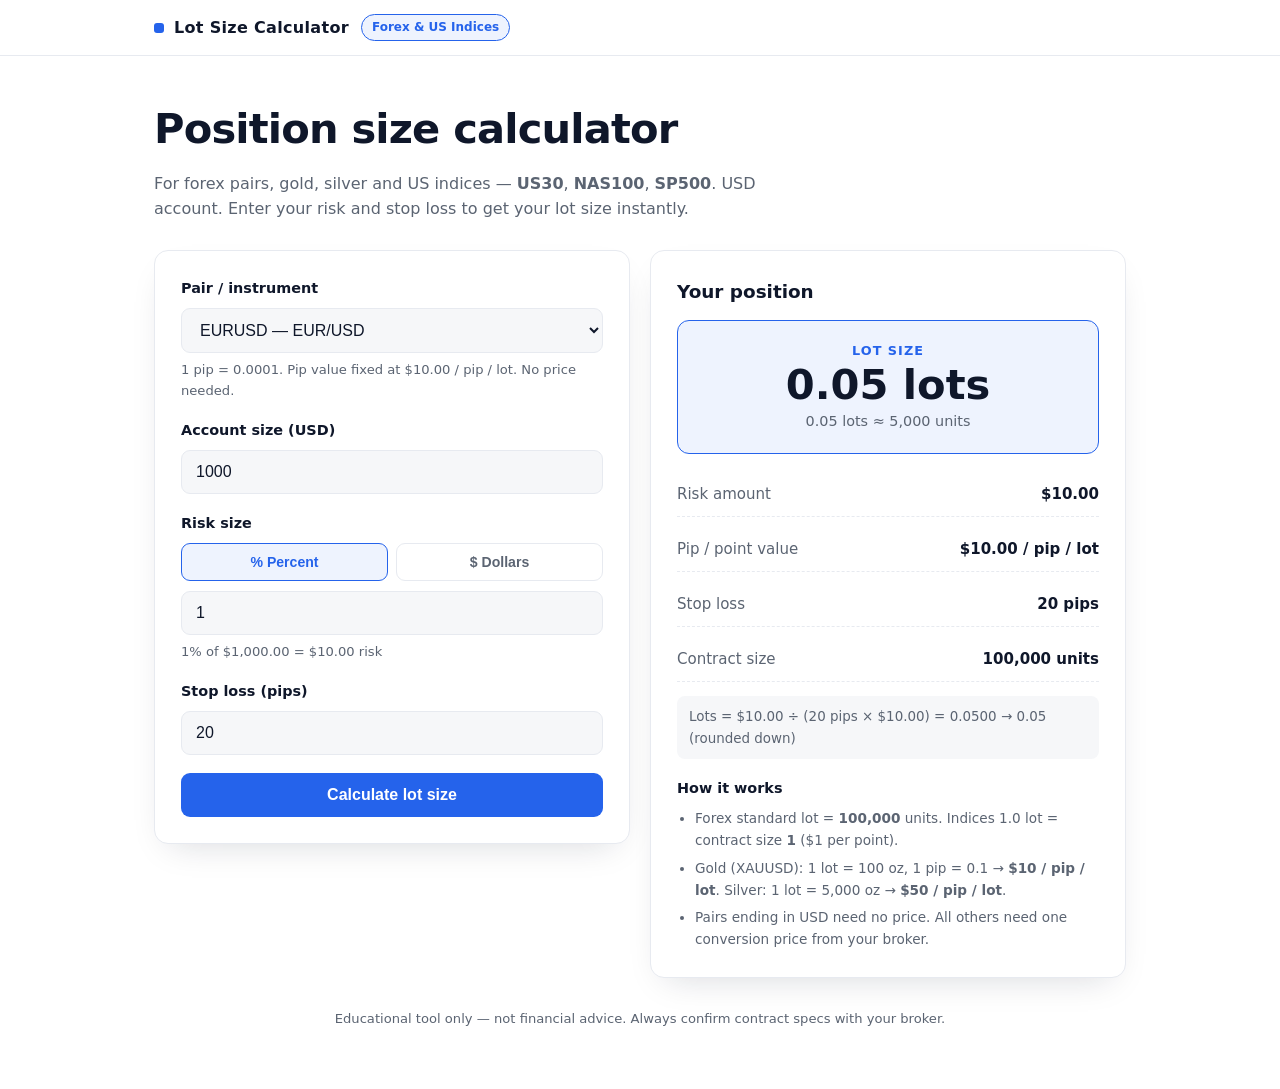
==== index.html @ e5b4450f "Add forex and US indices lot size calculator" ====
<!DOCTYPE html>
<html lang="en">
<head>
  <meta charset="UTF-8" />
  <meta name="viewport" content="width=device-width, initial-scale=1.0" />
  <meta name="description" content="Free position size calculator for forex pairs, gold, silver and US indices (US30, NAS100, SP500)." />
  <title>Lot Size Calculator for Trading</title>
  <link rel="stylesheet" href="styles.css" />
  <link rel="icon" href="data:image/svg+xml,<svg xmlns='http://www.w3.org/2000/svg' viewBox='0 0 100 100'><text y='.9em' font-size='90'>📊</text></svg>" />
</head>
<body>
  <header class="topbar">
    <div class="topbar-inner">
      <span class="logo">Lot Size Calculator</span>
      <span class="badge">Forex &amp; US Indices</span>
    </div>
  </header>

  <main class="wrap">
    <section class="intro">
      <h1>Position size calculator</h1>
      <p>For forex pairs, gold, silver and US indices — <strong>US30</strong>, <strong>NAS100</strong>, <strong>SP500</strong>. USD account. Enter your risk and stop loss to get your lot size instantly.</p>
    </section>

    <div class="layout">
      <form class="card form" id="calc-form" novalidate>
        <div class="field">
          <label for="pair">Pair / instrument</label>
          <select id="pair" required></select>
          <p class="hint" id="pair-hint"></p>
        </div>

        <div class="field">
          <label for="account">Account size (USD)</label>
          <input id="account" type="number" min="0" step="any" value="1000" placeholder="e.g. 1000" required />
        </div>

        <div class="field">
          <label>Risk size</label>
          <div class="segmented" role="tablist" aria-label="Risk mode">
            <button type="button" id="mode-pct" class="seg active" aria-pressed="true">% Percent</button>
            <button type="button" id="mode-cash" class="seg" aria-pressed="false">$ Dollars</button>
          </div>
          <input id="risk" type="number" min="0" step="any" value="1" placeholder="e.g. 1" required />
          <p class="hint" id="risk-hint">1% of $1,000 = $10.00 risk</p>
        </div>

        <div class="field">
          <label for="sl" id="sl-label">Stop loss (pips)</label>
          <input id="sl" type="number" min="0" step="any" value="20" placeholder="e.g. 20" required />
        </div>

        <div class="field" id="price-wrap" hidden>
          <label for="price" id="price-label">Current price</label>
          <input id="price" type="number" min="0" step="any" placeholder="e.g. 150.00" />
          <p class="hint" id="price-hint"></p>
        </div>

        <button type="submit" class="btn">Calculate lot size</button>
        <p class="error" id="error" role="alert" hidden></p>
      </form>

      <section class="card results" aria-live="polite">
        <h2>Your position</h2>
        <div class="result-main">
          <span class="result-label">Lot size</span>
          <strong class="result-lots" id="out-lots">—</strong>
          <span class="result-units" id="out-units"></span>
        </div>
        <dl class="kv">
          <div><dt>Risk amount</dt><dd id="out-risk">$—</dd></div>
          <div><dt>Pip / point value</dt><dd id="out-pip">—</dd></div>
          <div><dt>Stop loss</dt><dd id="out-sl">—</dd></div>
          <div><dt>Contract size</dt><dd id="out-contract">—</dd></div>
        </dl>
        <p class="formula" id="out-formula"></p>
        <p class="warn" id="out-warn" hidden></p>
        <div class="notes">
          <h3>How it works</h3>
          <ul>
            <li>Forex standard lot = <strong>100,000</strong> units. Indices 1.0 lot = contract size <strong>1</strong> ($1 per point).</li>
            <li>Gold (XAUUSD): 1 lot = 100 oz, 1 pip = 0.1 → <strong>$10 / pip / lot</strong>. Silver: 1 lot = 5,000 oz → <strong>$50 / pip / lot</strong>.</li>
            <li>Pairs ending in USD need no price. All others need one conversion price from your broker.</li>
          </ul>
        </div>
      </section>
    </div>

    <footer class="foot">
      <p>Educational tool only — not financial advice. Always confirm contract specs with your broker.</p>
    </footer>
  </main>

  <script src="app.js"></script>
</body>
</html>
---- styles.css ----
/* White + blue theme — minimal, matches portfolio tokens */
:root {
  --bg: #ffffff;
  --bg-soft: #f6f7f9;
  --card: #ffffff;
  --text: #0f172a;
  --muted: #5b6472;
  --border: #e7eaf0;
  --accent: #2563eb;
  --accent-dark: #1d4ed8;
  --accent-soft: rgba(37, 99, 235, 0.08);
  --radius: 14px;
  --shadow: 0 14px 34px -16px rgba(15, 23, 42, 0.18);
}

* { box-sizing: border-box; margin: 0; padding: 0; }

body {
  background: var(--bg);
  color: var(--text);
  font-family: "Inter", system-ui, -apple-system, "Segoe UI", sans-serif;
  line-height: 1.6;
  -webkit-font-smoothing: antialiased;
}

.topbar {
  border-bottom: 1px solid var(--border);
  background: rgba(255, 255, 255, 0.9);
  position: sticky;
  top: 0;
  z-index: 10;
}

.topbar-inner {
  max-width: 1020px;
  margin: 0 auto;
  padding: 14px 24px;
  display: flex;
  align-items: center;
  gap: 12px;
}

.logo { font-weight: 700; letter-spacing: 0.02em; }
.logo::before {
  content: "";
  display: inline-block;
  width: 10px; height: 10px;
  border-radius: 3px;
  background: var(--accent);
  margin-right: 10px;
}

.badge {
  font-size: 0.75rem;
  font-weight: 600;
  color: var(--accent);
  background: var(--accent-soft);
  border: 1px solid var(--accent);
  padding: 3px 10px;
  border-radius: 999px;
}

.wrap { max-width: 1020px; margin: 0 auto; padding: 40px 24px 60px; }

.intro h1 {
  font-size: clamp(1.8rem, 4vw, 2.6rem);
  letter-spacing: -0.02em;
  margin-bottom: 8px;
}
.intro p { color: var(--muted); max-width: 640px; margin-bottom: 28px; }

.layout {
  display: grid;
  grid-template-columns: 1fr 1fr;
  gap: 20px;
  align-items: start;
}

.card {
  background: var(--card);
  border: 1px solid var(--border);
  border-radius: var(--radius);
  box-shadow: var(--shadow);
  padding: 26px;
}

.field { margin-bottom: 18px; }
.field label { display: block; font-weight: 600; font-size: 0.9rem; margin-bottom: 8px; }

select, input[type="number"] {
  width: 100%;
  padding: 12px 14px;
  border-radius: 9px;
  border: 1px solid var(--border);
  background: var(--bg-soft);
  color: var(--text);
  font-size: 1rem;
  outline: none;
  transition: border-color 0.15s ease, background 0.15s ease;
}
select:focus, input:focus { border-color: var(--accent); background: #fff; }

.hint { font-size: 0.82rem; color: var(--muted); margin-top: 6px; }

.segmented { display: flex; gap: 8px; margin-bottom: 10px; }
.seg {
  flex: 1;
  padding: 10px;
  border-radius: 9px;
  border: 1px solid var(--border);
  background: transparent;
  color: var(--muted);
  font-weight: 600;
  font-size: 0.88rem;
}
.seg.active {
  background: var(--accent-soft);
  border-color: var(--accent);
  color: var(--accent);
}

.btn {
  width: 100%;
  padding: 13px;
  border-radius: 9px;
  border: none;
  background: var(--accent);
  color: #fff;
  font-weight: 700;
  font-size: 1rem;
  transition: background 0.15s ease, transform 0.1s ease;
}
.btn:hover { background: var(--accent-dark); }
.btn:active { transform: translateY(1px); }

.error {
  margin-top: 12px;
  color: #b91c1c;
  background: #fef2f2;
  border: 1px solid #fecaca;
  padding: 10px 12px;
  border-radius: 9px;
  font-size: 0.88rem;
}

.results h2 { font-size: 1.15rem; margin-bottom: 14px; }

.result-main {
  background: var(--accent-soft);
  border: 1px solid var(--accent);
  border-radius: 12px;
  padding: 20px;
  text-align: center;
  margin-bottom: 18px;
}
.result-label { display: block; font-size: 0.8rem; text-transform: uppercase; letter-spacing: 0.08em; color: var(--accent); font-weight: 700; }
.result-lots { display: block; font-size: 2.6rem; line-height: 1.1; }
.result-units { color: var(--muted); font-size: 0.9rem; }

.kv { display: grid; gap: 10px; margin-bottom: 14px; }
.kv > div {
  display: flex;
  justify-content: space-between;
  gap: 12px;
  padding: 10px 0;
  border-bottom: 1px dashed var(--border);
  font-size: 0.94rem;
}
.kv dt { color: var(--muted); }
.kv dd { font-weight: 600; text-align: right; }

.formula { font-size: 0.84rem; color: var(--muted); background: var(--bg-soft); padding: 10px 12px; border-radius: 8px; }

.warn {
  margin-top: 12px;
  font-size: 0.86rem;
  color: #92400e;
  background: #fffbeb;
  border: 1px solid #fde68a;
  padding: 10px 12px;
  border-radius: 8px;
}

.notes { margin-top: 18px; }
.notes h3 { font-size: 0.9rem; margin-bottom: 8px; }
.notes ul { padding-left: 18px; color: var(--muted); font-size: 0.85rem; display: grid; gap: 6px; }

.foot { text-align: center; color: var(--muted); font-size: 0.82rem; margin-top: 30px; }

@media (max-width: 800px) {
  .layout { grid-template-columns: 1fr; }
  .wrap { padding: 28px 16px 48px; }
}
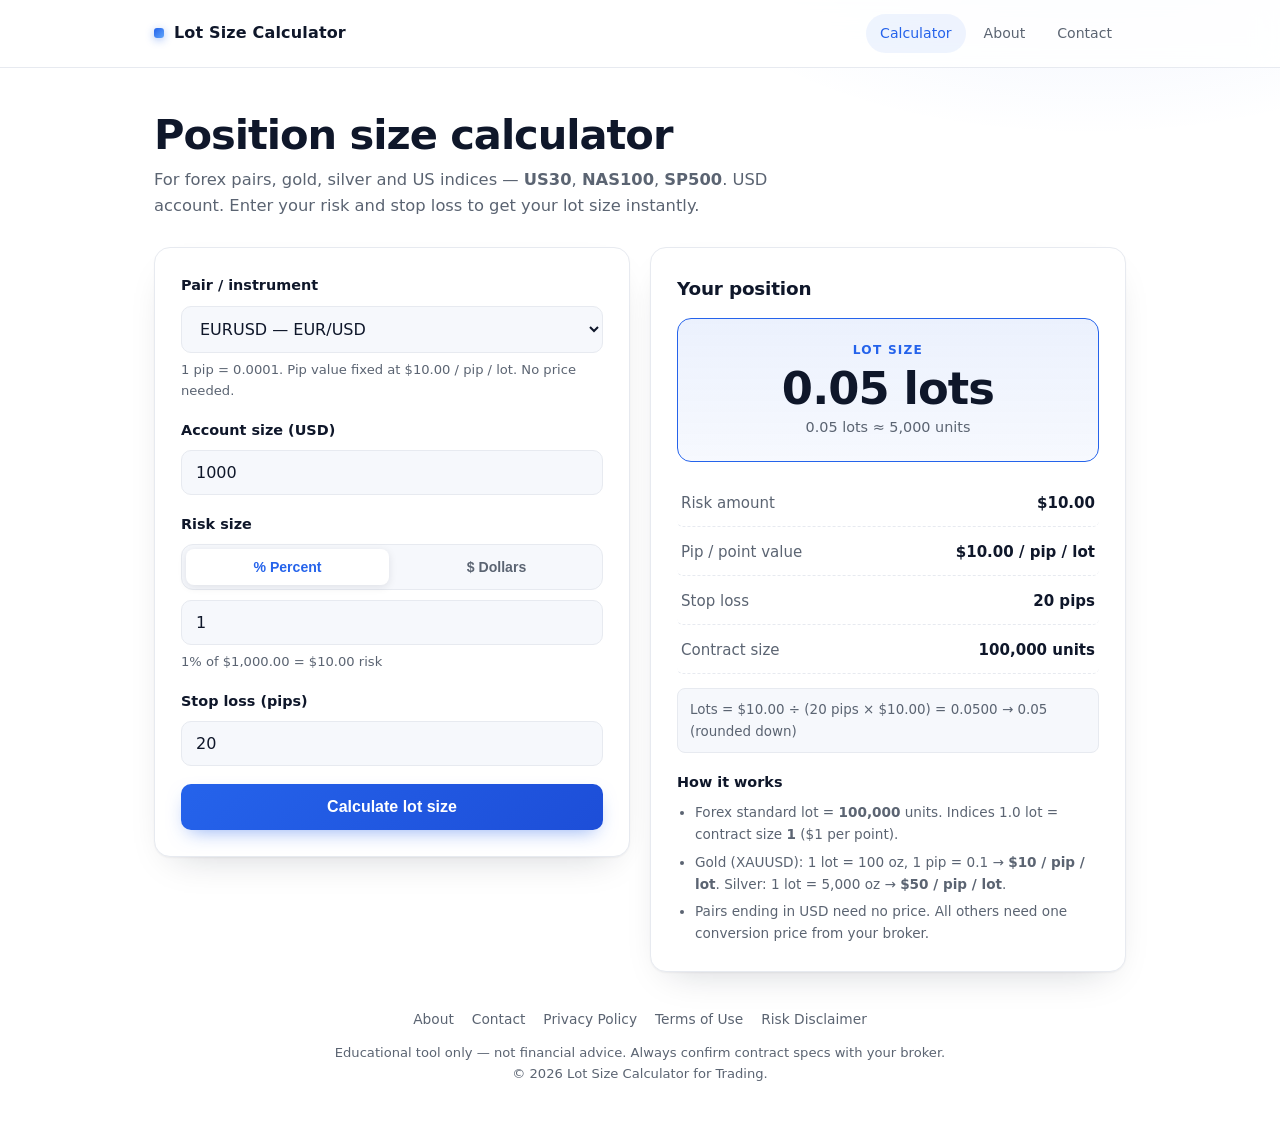
==== commit 5a6ec75b: "Polish UI: remove badge, fluid inputs/buttons, calc pulse animation, footer nav" ====
--- a/index.html
+++ b/index.html
@@ -11,8 +11,12 @@
 <body>
   <header class="topbar">
     <div class="topbar-inner">
-      <span class="logo">Lot Size Calculator</span>
-      <span class="badge">Forex &amp; US Indices</span>
+      <a class="logo" href="index.html">Lot Size Calculator</a>
+      <nav class="topnav" aria-label="Site">
+        <a href="index.html" class="active">Calculator</a>
+        <a href="about.html">About</a>
+        <a href="contact.html">Contact</a>
+      </nav>
     </div>
   </header>
 
@@ -62,7 +66,7 @@
 
       <section class="card results" aria-live="polite">
         <h2>Your position</h2>
-        <div class="result-main">
+        <div class="result-main" id="result-main">
           <span class="result-label">Lot size</span>
           <strong class="result-lots" id="out-lots">—</strong>
           <span class="result-units" id="out-units"></span>
@@ -87,9 +91,19 @@
     </div>
 
     <footer class="foot">
+      <nav class="foot-links" aria-label="Legal">
+        <a href="about.html">About</a>
+        <a href="contact.html">Contact</a>
+        <a href="privacy.html">Privacy Policy</a>
+        <a href="terms.html">Terms of Use</a>
+        <a href="disclaimer.html">Risk Disclaimer</a>
+      </nav>
       <p>Educational tool only — not financial advice. Always confirm contract specs with your broker.</p>
+      <p class="foot-copy">&copy; <span id="year"></span> Lot Size Calculator for Trading.</p>
     </footer>
   </main>
+
+  <script>document.getElementById("year").textContent = new Date().getFullYear();</script>
 
   <script src="app.js"></script>
 </body>
--- a/styles.css
+++ b/styles.css
@@ -1,31 +1,42 @@
-/* White + blue theme — minimal, matches portfolio tokens */
+/* Lot Size Calculator — professional minimal, white + blue */
 :root {
   --bg: #ffffff;
-  --bg-soft: #f6f7f9;
+  --bg-soft: #f6f8fc;
   --card: #ffffff;
   --text: #0f172a;
   --muted: #5b6472;
   --border: #e7eaf0;
   --accent: #2563eb;
   --accent-dark: #1d4ed8;
-  --accent-soft: rgba(37, 99, 235, 0.08);
-  --radius: 14px;
-  --shadow: 0 14px 34px -16px rgba(15, 23, 42, 0.18);
+  --accent-soft: rgba(37, 99, 235, 0.07);
+  --radius: 16px;
+  --radius-sm: 10px;
+  --shadow: 0 1px 2px rgba(15, 23, 42, 0.05), 0 16px 38px -20px rgba(15, 23, 42, 0.22);
+  --ease: cubic-bezier(0.22, 1, 0.36, 1);
 }
 
 * { box-sizing: border-box; margin: 0; padding: 0; }
 
+html { scroll-behavior: smooth; }
+
 body {
-  background: var(--bg);
+  background:
+    radial-gradient(600px 280px at 85% -60px, rgba(37, 99, 235, 0.08), transparent 70%),
+    var(--bg);
   color: var(--text);
   font-family: "Inter", system-ui, -apple-system, "Segoe UI", sans-serif;
   line-height: 1.6;
   -webkit-font-smoothing: antialiased;
 }
 
+a { color: inherit; }
+
+/* ---------- Top bar ---------- */
 .topbar {
   border-bottom: 1px solid var(--border);
-  background: rgba(255, 255, 255, 0.9);
+  background: rgba(255, 255, 255, 0.82);
+  backdrop-filter: blur(14px);
+  -webkit-backdrop-filter: blur(14px);
   position: sticky;
   top: 0;
   z-index: 10;
@@ -37,37 +48,59 @@
   padding: 14px 24px;
   display: flex;
   align-items: center;
-  gap: 12px;
-}
-
-.logo { font-weight: 700; letter-spacing: 0.02em; }
+  justify-content: space-between;
+  gap: 16px;
+}
+
+.logo {
+  font-weight: 700;
+  letter-spacing: 0.01em;
+  text-decoration: none;
+  display: inline-flex;
+  align-items: center;
+}
 .logo::before {
   content: "";
   display: inline-block;
   width: 10px; height: 10px;
   border-radius: 3px;
-  background: var(--accent);
+  background: linear-gradient(135deg, var(--accent), #60a5fa);
   margin-right: 10px;
-}
-
-.badge {
-  font-size: 0.75rem;
-  font-weight: 600;
-  color: var(--accent);
-  background: var(--accent-soft);
-  border: 1px solid var(--accent);
-  padding: 3px 10px;
+  box-shadow: 0 2px 8px rgba(37, 99, 235, 0.4);
+}
+
+.topnav { display: flex; gap: 4px; }
+.topnav a {
+  text-decoration: none;
+  font-size: 0.88rem;
+  font-weight: 500;
+  color: var(--muted);
+  padding: 8px 14px;
   border-radius: 999px;
-}
-
-.wrap { max-width: 1020px; margin: 0 auto; padding: 40px 24px 60px; }
+  transition: color 0.2s var(--ease), background 0.2s var(--ease);
+}
+.topnav a:hover { color: var(--text); background: var(--bg-soft); }
+.topnav a.active { color: var(--accent); background: var(--accent-soft); }
+
+/* ---------- Layout ---------- */
+.wrap {
+  max-width: 1020px;
+  margin: 0 auto;
+  padding: 44px 24px 60px;
+  animation: pageIn 0.5s var(--ease) both;
+}
+@keyframes pageIn {
+  from { opacity: 0; transform: translateY(10px); }
+  to { opacity: 1; transform: none; }
+}
 
 .intro h1 {
-  font-size: clamp(1.8rem, 4vw, 2.6rem);
-  letter-spacing: -0.02em;
-  margin-bottom: 8px;
-}
-.intro p { color: var(--muted); max-width: 640px; margin-bottom: 28px; }
+  font-size: clamp(1.9rem, 4vw, 2.6rem);
+  letter-spacing: -0.025em;
+  line-height: 1.1;
+  margin-bottom: 10px;
+}
+.intro p { color: var(--muted); max-width: 640px; margin-bottom: 28px; font-size: 1.02rem; }
 
 .layout {
   display: grid;
@@ -82,56 +115,89 @@
   border-radius: var(--radius);
   box-shadow: var(--shadow);
   padding: 26px;
-}
-
+  transition: transform 0.25s var(--ease), box-shadow 0.25s var(--ease), border-color 0.25s var(--ease);
+}
+.card:hover { border-color: #d5dcE8; }
+
+/* ---------- Form ---------- */
 .field { margin-bottom: 18px; }
 .field label { display: block; font-weight: 600; font-size: 0.9rem; margin-bottom: 8px; }
 
-select, input[type="number"] {
+select, input[type="number"], input[type="text"], input[type="email"], textarea {
   width: 100%;
   padding: 12px 14px;
-  border-radius: 9px;
-  border: 1px solid var(--border);
+  border-radius: var(--radius-sm);
+  border: 1.5px solid var(--border);
   background: var(--bg-soft);
   color: var(--text);
   font-size: 1rem;
+  font-family: inherit;
   outline: none;
-  transition: border-color 0.15s ease, background 0.15s ease;
-}
-select:focus, input:focus { border-color: var(--accent); background: #fff; }
-
-.hint { font-size: 0.82rem; color: var(--muted); margin-top: 6px; }
-
-.segmented { display: flex; gap: 8px; margin-bottom: 10px; }
+  transition: border-color 0.2s var(--ease), background 0.2s var(--ease), box-shadow 0.2s var(--ease), transform 0.15s var(--ease);
+}
+select:hover, input:hover, textarea:hover { border-color: #cbd5e1; }
+select:focus, input:focus, textarea:focus {
+  border-color: var(--accent);
+  background: #fff;
+  box-shadow: 0 0 0 4px rgba(37, 99, 235, 0.12);
+}
+textarea { resize: vertical; min-height: 110px; }
+
+.hint { font-size: 0.82rem; color: var(--muted); margin-top: 6px; min-height: 1.2em; }
+
+/* Animated conditional price field */
+#price-wrap { overflow: hidden; }
+#price-wrap[hidden] { display: none; }
+#price-wrap:not([hidden]) { animation: slideDown 0.35s var(--ease) both; }
+@keyframes slideDown {
+  from { opacity: 0; transform: translateY(-8px); max-height: 0; }
+  to { opacity: 1; transform: none; max-height: 200px; }
+}
+
+/* Segmented risk toggle — fluid */
+.segmented {
+  display: flex;
+  gap: 6px;
+  margin-bottom: 10px;
+  background: var(--bg-soft);
+  border: 1px solid var(--border);
+  border-radius: 12px;
+  padding: 4px;
+}
 .seg {
   flex: 1;
   padding: 10px;
-  border-radius: 9px;
-  border: 1px solid var(--border);
+  border-radius: 8px;
+  border: none;
   background: transparent;
   color: var(--muted);
   font-weight: 600;
   font-size: 0.88rem;
-}
+  transition: all 0.22s var(--ease);
+}
+.seg:hover { color: var(--text); }
 .seg.active {
-  background: var(--accent-soft);
-  border-color: var(--accent);
+  background: #fff;
   color: var(--accent);
-}
+  box-shadow: 0 2px 8px rgba(15, 23, 42, 0.1);
+}
+.seg:active { transform: scale(0.97); }
 
 .btn {
   width: 100%;
-  padding: 13px;
-  border-radius: 9px;
+  padding: 14px;
+  border-radius: var(--radius-sm);
   border: none;
-  background: var(--accent);
+  background: linear-gradient(135deg, var(--accent), var(--accent-dark));
   color: #fff;
   font-weight: 700;
   font-size: 1rem;
-  transition: background 0.15s ease, transform 0.1s ease;
-}
-.btn:hover { background: var(--accent-dark); }
-.btn:active { transform: translateY(1px); }
+  cursor: pointer;
+  box-shadow: 0 8px 20px -8px rgba(37, 99, 235, 0.55);
+  transition: transform 0.18s var(--ease), box-shadow 0.18s var(--ease), filter 0.18s var(--ease);
+}
+.btn:hover { transform: translateY(-2px); filter: brightness(1.06); box-shadow: 0 14px 28px -10px rgba(37, 99, 235, 0.6); }
+.btn:active { transform: translateY(0) scale(0.99); }
 
 .error {
   margin-top: 12px;
@@ -139,37 +205,72 @@
   background: #fef2f2;
   border: 1px solid #fecaca;
   padding: 10px 12px;
-  border-radius: 9px;
+  border-radius: var(--radius-sm);
   font-size: 0.88rem;
-}
-
-.results h2 { font-size: 1.15rem; margin-bottom: 14px; }
+  animation: shake 0.3s ease;
+}
+@keyframes shake {
+  0%, 100% { transform: translateX(0); }
+  25% { transform: translateX(-4px); }
+  75% { transform: translateX(4px); }
+}
+
+/* ---------- Results ---------- */
+.results h2 { font-size: 1.15rem; margin-bottom: 14px; letter-spacing: -0.01em; }
 
 .result-main {
-  background: var(--accent-soft);
-  border: 1px solid var(--accent);
-  border-radius: 12px;
-  padding: 20px;
+  background: linear-gradient(180deg, rgba(37, 99, 235, 0.09), rgba(37, 99, 235, 0.04));
+  border: 1.5px solid rgba(37, 99, 235, 0.35);
+  border-radius: 14px;
+  padding: 22px 20px;
   text-align: center;
   margin-bottom: 18px;
-}
-.result-label { display: block; font-size: 0.8rem; text-transform: uppercase; letter-spacing: 0.08em; color: var(--accent); font-weight: 700; }
-.result-lots { display: block; font-size: 2.6rem; line-height: 1.1; }
+  transition: border-color 0.25s var(--ease), box-shadow 0.25s var(--ease);
+}
+.result-label { display: block; font-size: 0.76rem; text-transform: uppercase; letter-spacing: 0.1em; color: var(--accent); font-weight: 700; margin-bottom: 4px; }
+.result-lots {
+  display: block;
+  font-size: clamp(2.2rem, 5vw, 2.8rem);
+  line-height: 1.1;
+  letter-spacing: -0.02em;
+  font-variant-numeric: tabular-nums;
+  transition: transform 0.2s var(--ease);
+}
 .result-units { color: var(--muted); font-size: 0.9rem; }
 
-.kv { display: grid; gap: 10px; margin-bottom: 14px; }
+/* Pulse animation fired from JS on every recalculation */
+.result-main.pulse { animation: pulse 0.45s var(--ease); border-color: var(--accent); }
+@keyframes pulse {
+  0% { box-shadow: 0 0 0 0 rgba(37, 99, 235, 0.35); transform: scale(1); }
+  40% { box-shadow: 0 0 0 10px rgba(37, 99, 235, 0); transform: scale(1.015); }
+  100% { box-shadow: 0 0 0 0 rgba(37, 99, 235, 0); transform: scale(1); }
+}
+
+.kv { display: grid; gap: 2px; margin-bottom: 14px; }
 .kv > div {
   display: flex;
   justify-content: space-between;
+  align-items: baseline;
   gap: 12px;
-  padding: 10px 0;
+  padding: 11px 4px;
   border-bottom: 1px dashed var(--border);
   font-size: 0.94rem;
-}
+  border-radius: 6px;
+  transition: background 0.2s var(--ease), padding 0.2s var(--ease);
+}
+.kv > div:hover { background: var(--bg-soft); padding-left: 10px; padding-right: 10px; }
 .kv dt { color: var(--muted); }
-.kv dd { font-weight: 600; text-align: right; }
-
-.formula { font-size: 0.84rem; color: var(--muted); background: var(--bg-soft); padding: 10px 12px; border-radius: 8px; }
+.kv dd { font-weight: 650; text-align: right; font-variant-numeric: tabular-nums; transition: color 0.2s ease; }
+
+.formula {
+  font-size: 0.84rem;
+  color: var(--muted);
+  background: var(--bg-soft);
+  border: 1px solid var(--border);
+  padding: 10px 12px;
+  border-radius: 8px;
+  font-variant-numeric: tabular-nums;
+}
 
 .warn {
   margin-top: 12px;
@@ -179,15 +280,53 @@
   border: 1px solid #fde68a;
   padding: 10px 12px;
   border-radius: 8px;
+  animation: slideDown 0.3s var(--ease) both;
 }
 
 .notes { margin-top: 18px; }
 .notes h3 { font-size: 0.9rem; margin-bottom: 8px; }
 .notes ul { padding-left: 18px; color: var(--muted); font-size: 0.85rem; display: grid; gap: 6px; }
 
-.foot { text-align: center; color: var(--muted); font-size: 0.82rem; margin-top: 30px; }
-
+/* ---------- Info pages ---------- */
+.page { max-width: 760px; }
+.page h1 { font-size: clamp(1.6rem, 3.5vw, 2.2rem); letter-spacing: -0.02em; margin-bottom: 6px; }
+.page .updated { color: var(--muted); font-size: 0.85rem; margin-bottom: 20px; }
+.page h2 { font-size: 1.08rem; margin: 24px 0 8px; }
+.page p, .page li { color: #334155; font-size: 0.97rem; }
+.page ul, .page ol { padding-left: 20px; display: grid; gap: 6px; margin: 8px 0 12px; }
+.page a { color: var(--accent); }
+.back { display: inline-block; margin-top: 22px; color: var(--accent); font-weight: 600; text-decoration: none; }
+.back:hover { text-decoration: underline; }
+
+/* ---------- Footer ---------- */
+.foot { margin-top: 36px; text-align: center; }
+.foot-links {
+  display: flex;
+  flex-wrap: wrap;
+  justify-content: center;
+  gap: 6px 18px;
+  margin-bottom: 12px;
+}
+.foot-links a {
+  color: var(--muted);
+  font-size: 0.86rem;
+  font-weight: 500;
+  text-decoration: none;
+  transition: color 0.2s ease;
+}
+.foot-links a:hover { color: var(--accent); }
+.foot p { color: var(--muted); font-size: 0.82rem; max-width: 640px; margin: 0 auto; }
+.foot-copy { margin-top: 6px; }
+
+/* ---------- Responsive ---------- */
 @media (max-width: 800px) {
   .layout { grid-template-columns: 1fr; }
   .wrap { padding: 28px 16px 48px; }
-}
+  .card { padding: 20px; }
+  .topbar-inner { padding: 12px 16px; }
+  .topnav a { padding: 7px 10px; font-size: 0.84rem; }
+}
+
+@media (prefers-reduced-motion: reduce) {
+  *, *::before, *::after { animation: none !important; transition: none !important; }
+}
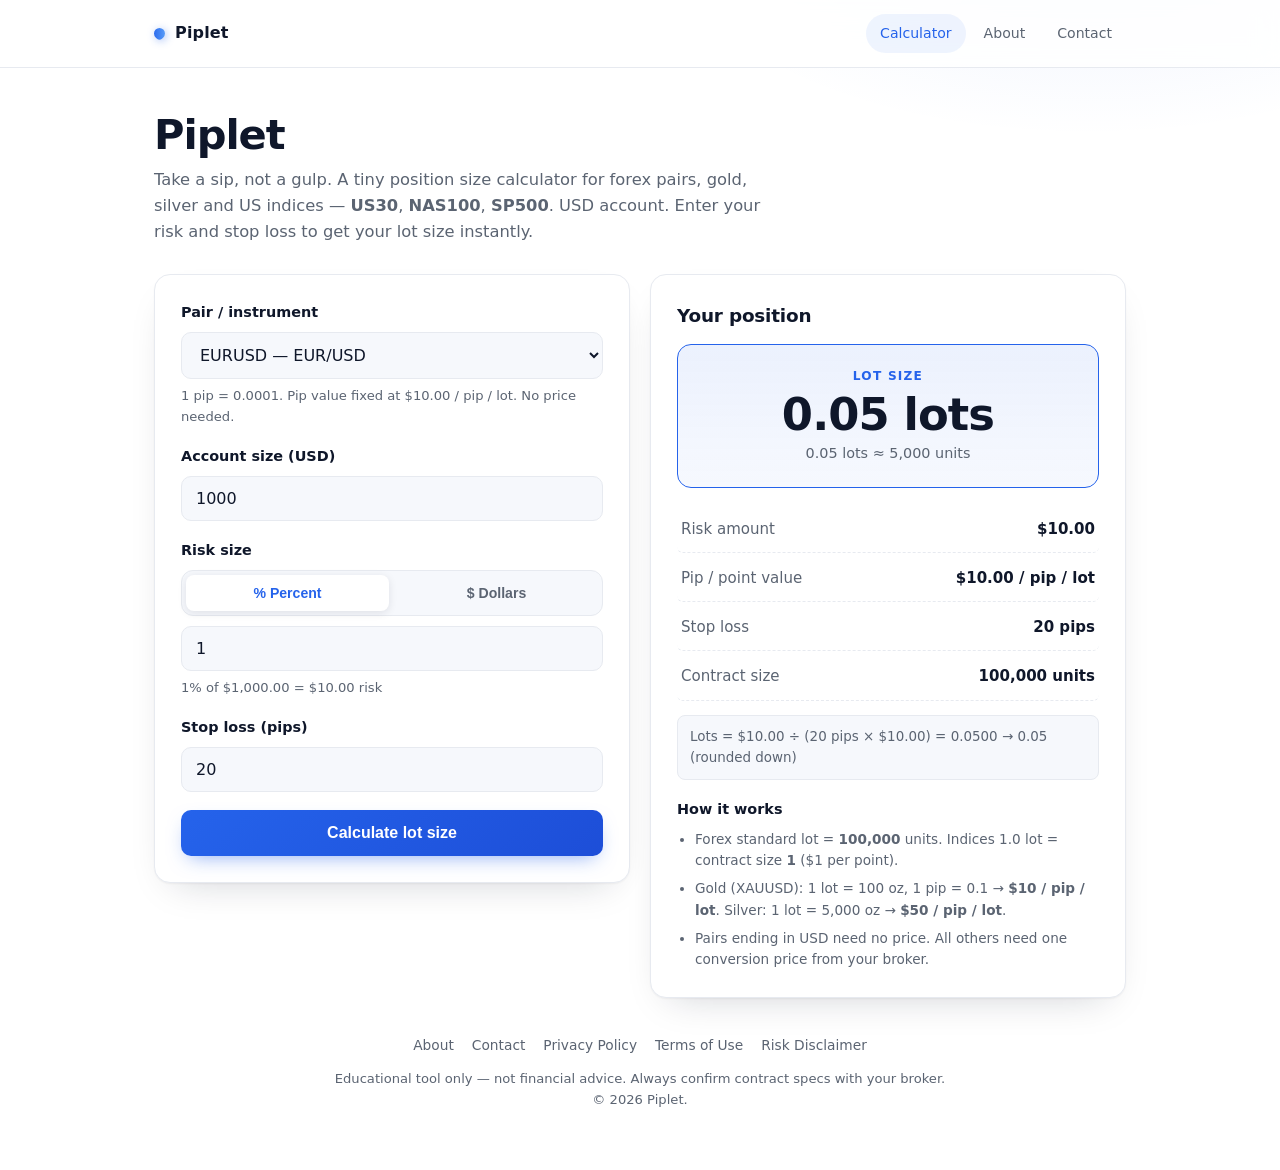
==== commit 28fd6baf: "Rebrand app to Piplet with droplet logo and favicon" ====
--- a/index.html
+++ b/index.html
@@ -3,15 +3,15 @@
 <head>
   <meta charset="UTF-8" />
   <meta name="viewport" content="width=device-width, initial-scale=1.0" />
-  <meta name="description" content="Free position size calculator for forex pairs, gold, silver and US indices (US30, NAS100, SP500)." />
-  <title>Lot Size Calculator for Trading</title>
+  <meta name="description" content="Piplet — a tiny, friendly position size calculator for forex pairs, gold, silver and US indices (US30, NAS100, SP500)." />
+  <title>Piplet — Position Size Calculator</title>
   <link rel="stylesheet" href="styles.css" />
-  <link rel="icon" href="data:image/svg+xml,<svg xmlns='http://www.w3.org/2000/svg' viewBox='0 0 100 100'><text y='.9em' font-size='90'>📊</text></svg>" />
+  <link rel="icon" href="data:image/svg+xml,<svg xmlns='http://www.w3.org/2000/svg' viewBox='0 0 100 100'><text y='.9em' font-size='90'>💧</text></svg>" />
 </head>
 <body>
   <header class="topbar">
     <div class="topbar-inner">
-      <a class="logo" href="index.html">Lot Size Calculator</a>
+      <a class="logo" href="index.html">Piplet</a>
       <nav class="topnav" aria-label="Site">
         <a href="index.html" class="active">Calculator</a>
         <a href="about.html">About</a>
@@ -22,8 +22,8 @@
 
   <main class="wrap">
     <section class="intro">
-      <h1>Position size calculator</h1>
-      <p>For forex pairs, gold, silver and US indices — <strong>US30</strong>, <strong>NAS100</strong>, <strong>SP500</strong>. USD account. Enter your risk and stop loss to get your lot size instantly.</p>
+      <h1>Piplet</h1>
+      <p>Take a sip, not a gulp. A tiny position size calculator for forex pairs, gold, silver and US indices — <strong>US30</strong>, <strong>NAS100</strong>, <strong>SP500</strong>. USD account. Enter your risk and stop loss to get your lot size instantly.</p>
     </section>
 
     <div class="layout">
@@ -99,7 +99,7 @@
         <a href="disclaimer.html">Risk Disclaimer</a>
       </nav>
       <p>Educational tool only — not financial advice. Always confirm contract specs with your broker.</p>
-      <p class="foot-copy">&copy; <span id="year"></span> Lot Size Calculator for Trading.</p>
+      <p class="foot-copy">&copy; <span id="year"></span> Piplet.</p>
     </footer>
   </main>
 
--- a/styles.css
+++ b/styles.css
@@ -1,4 +1,4 @@
-/* Lot Size Calculator — professional minimal, white + blue */
+/* Piplet — professional minimal, white + blue */
 :root {
   --bg: #ffffff;
   --bg-soft: #f6f8fc;
@@ -62,8 +62,9 @@
 .logo::before {
   content: "";
   display: inline-block;
-  width: 10px; height: 10px;
-  border-radius: 3px;
+  width: 11px; height: 11px;
+  border-radius: 50% 50% 50% 4px;
+  transform: rotate(-45deg);
   background: linear-gradient(135deg, var(--accent), #60a5fa);
   margin-right: 10px;
   box-shadow: 0 2px 8px rgba(37, 99, 235, 0.4);
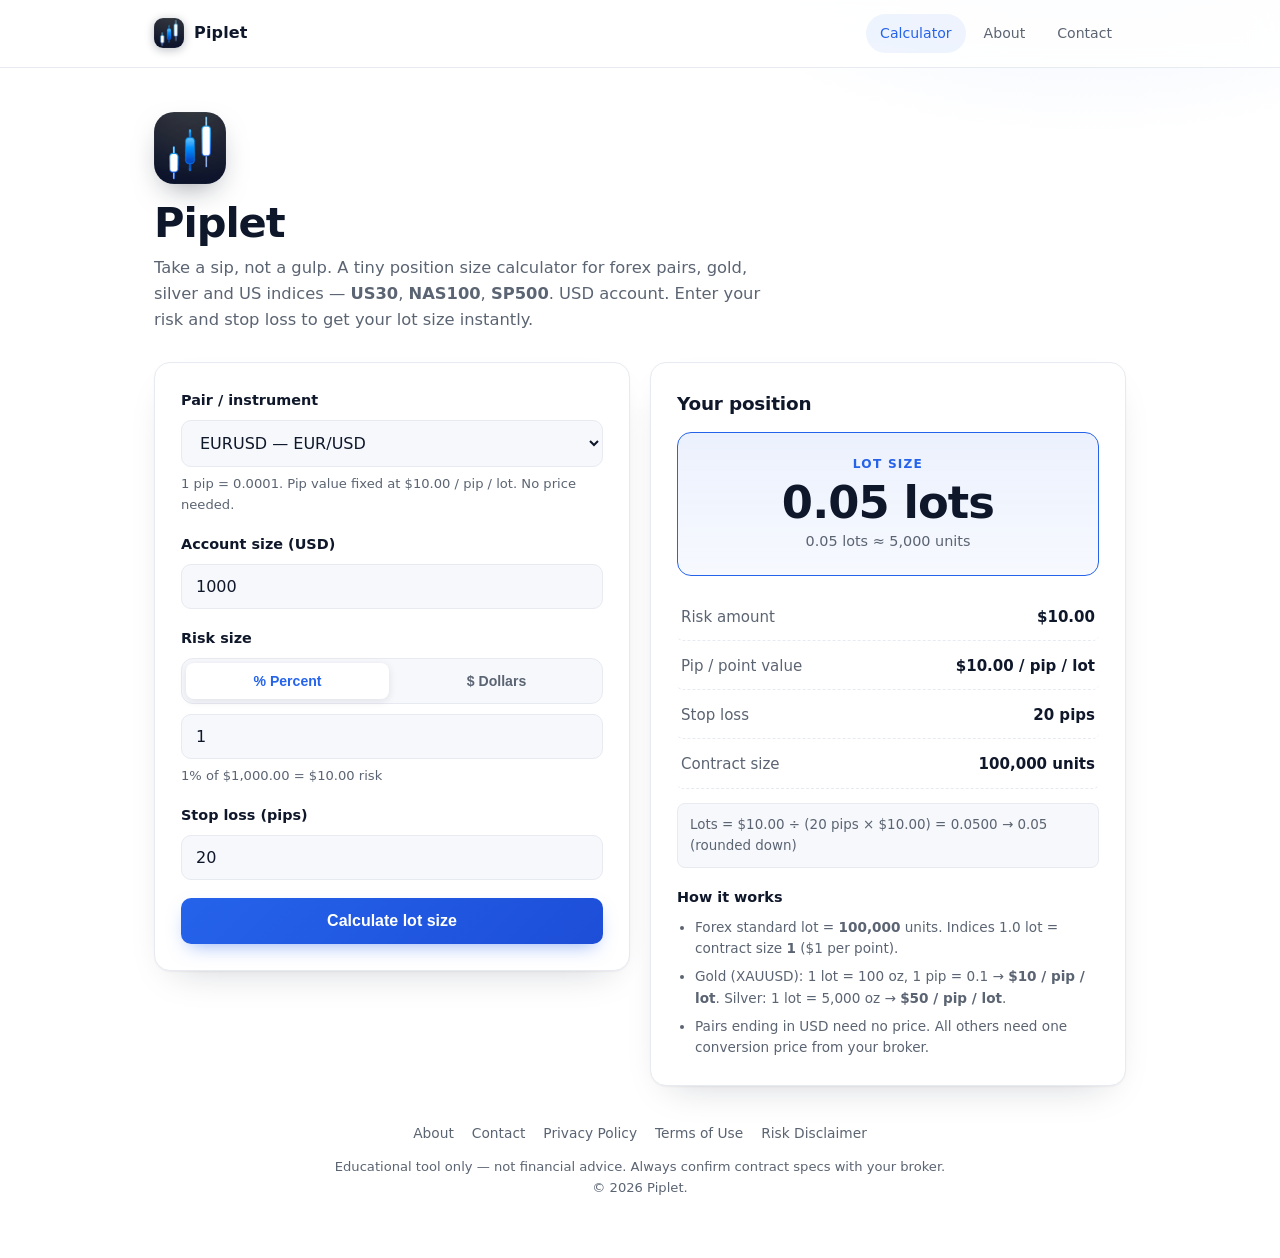
==== commit 7a1c3bd7: "Use candlestick artwork as Piplet logo (header, hero, favicons)" ====
--- a/index.html
+++ b/index.html
@@ -6,12 +6,15 @@
   <meta name="description" content="Piplet — a tiny, friendly position size calculator for forex pairs, gold, silver and US indices (US30, NAS100, SP500)." />
   <title>Piplet — Position Size Calculator</title>
   <link rel="stylesheet" href="styles.css" />
-  <link rel="icon" href="data:image/svg+xml,<svg xmlns='http://www.w3.org/2000/svg' viewBox='0 0 100 100'><text y='.9em' font-size='90'>💧</text></svg>" />
+  <link rel="icon" type="image/png" sizes="32x32" href="assets/favicon-32.png" />
+  <link rel="icon" type="image/png" sizes="16x16" href="assets/favicon-16.png" />
+  <link rel="apple-touch-icon" sizes="180x180" href="assets/apple-touch-icon.png" />
+  <meta property="og:image" content="assets/piplet-logo-512.png" />
 </head>
 <body>
   <header class="topbar">
     <div class="topbar-inner">
-      <a class="logo" href="index.html">Piplet</a>
+      <a class="logo" href="index.html"><img class="logo-mark" src="assets/piplet-icon-64.png" alt="" width="30" height="30" />Piplet</a>
       <nav class="topnav" aria-label="Site">
         <a href="index.html" class="active">Calculator</a>
         <a href="about.html">About</a>
@@ -22,6 +25,7 @@
 
   <main class="wrap">
     <section class="intro">
+      <img class="hero-logo" src="assets/piplet-icon-192.png" alt="Piplet logo" width="72" height="72" />
       <h1>Piplet</h1>
       <p>Take a sip, not a gulp. A tiny position size calculator for forex pairs, gold, silver and US indices — <strong>US30</strong>, <strong>NAS100</strong>, <strong>SP500</strong>. USD account. Enter your risk and stop loss to get your lot size instantly.</p>
     </section>
--- a/styles.css
+++ b/styles.css
@@ -58,16 +58,33 @@
   text-decoration: none;
   display: inline-flex;
   align-items: center;
-}
-.logo::before {
-  content: "";
-  display: inline-block;
-  width: 11px; height: 11px;
-  border-radius: 50% 50% 50% 4px;
-  transform: rotate(-45deg);
-  background: linear-gradient(135deg, var(--accent), #60a5fa);
-  margin-right: 10px;
-  box-shadow: 0 2px 8px rgba(37, 99, 235, 0.4);
+  gap: 10px;
+}
+.logo-mark {
+  width: 30px;
+  height: 30px;
+  border-radius: 9px;
+  display: block;
+  box-shadow: 0 2px 10px rgba(15, 23, 42, 0.28);
+  transition: transform 0.25s var(--ease), box-shadow 0.25s var(--ease);
+}
+.logo:hover .logo-mark {
+  transform: translateY(-1px) rotate(-3deg);
+  box-shadow: 0 6px 16px rgba(37, 99, 235, 0.4);
+}
+
+.hero-logo {
+  width: 72px;
+  height: 72px;
+  border-radius: 20px;
+  display: block;
+  margin-bottom: 16px;
+  box-shadow: 0 12px 30px -12px rgba(15, 23, 42, 0.5);
+  animation: logoIn 0.7s var(--ease) both;
+}
+@keyframes logoIn {
+  from { opacity: 0; transform: scale(0.86) translateY(6px); }
+  to { opacity: 1; transform: none; }
 }
 
 .topnav { display: flex; gap: 4px; }
